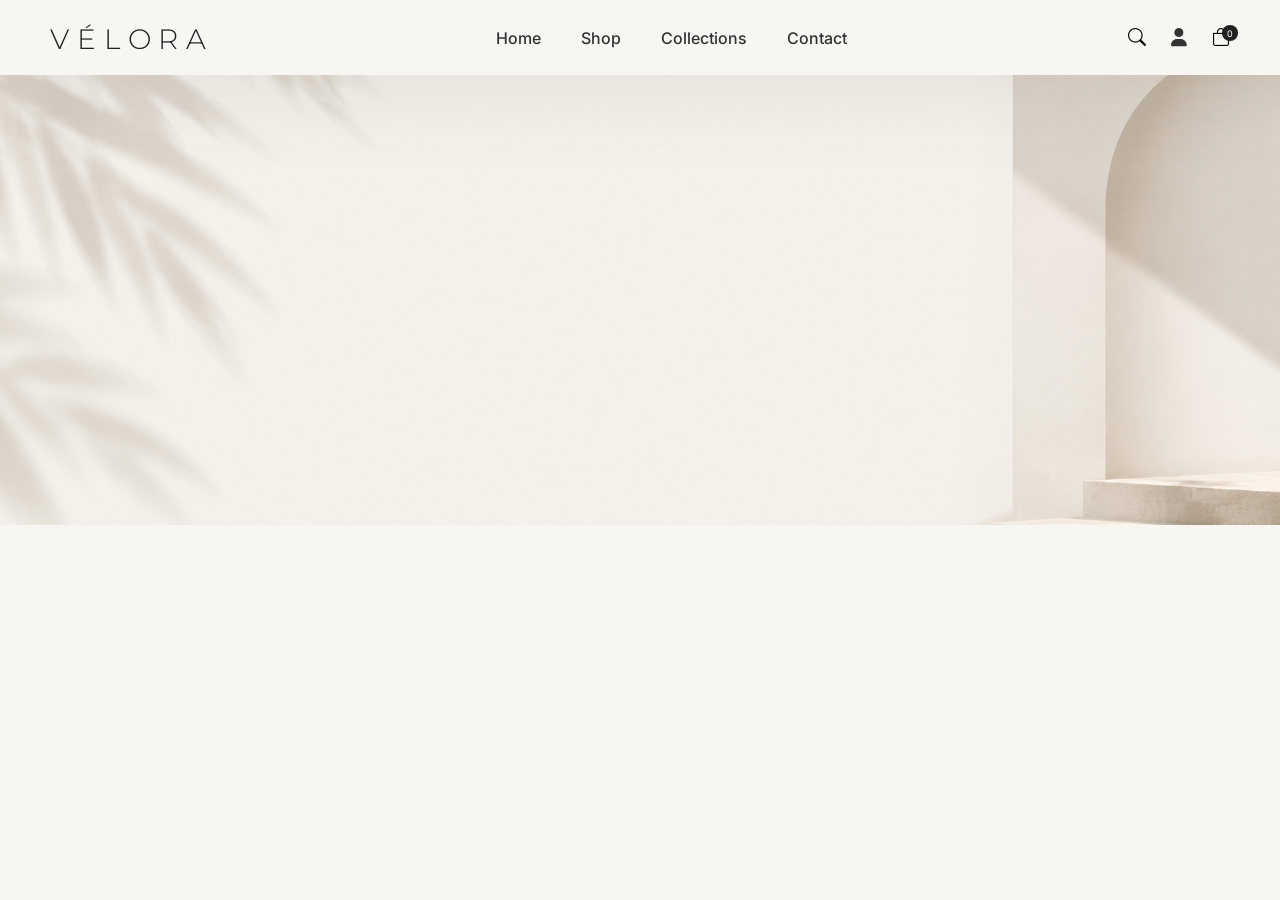
==== index.html @ 7402df26 "Project Structure and Make responsive header" ====
<!doctype html>
<html lang="en">

<head>
  <meta charset="UTF-8" />
  <meta name="viewport" content="width=device-width, initial-scale=1.0" />
  <title>VÉLORA — Responsive Unisex Fashion Store</title>
  <link rel="stylesheet" href="./css/globals.css">
  <link rel="stylesheet" href="./css/layout/header.css">
  <link rel="stylesheet" href="./css/home.css">
  <link
  rel="stylesheet"
  href="https://cdn.jsdelivr.net/npm/bootstrap-icons@1.11.3/font/bootstrap-icons.min.css"
>
  <link rel="stylesheet" href="https://cdnjs.cloudflare.com/ajax/libs/font-awesome/6.7.2/css/all.min.css" />
</head>

<body>
  <header>
    <div class="menuBtn"><i class="fa-solid fa-bars "></i></div>
    <h1><a href="/index.html" class="logo">VÉLORA</a></h1>
    <nav class="navbar">
      <ul class="navigation">
        <li><a href="/index.html">Home</a></li>
        <li><a href="/shop.html">Shop</a></li>
        <li><a href="/collections.html">Collections</a></li>
        <li><a href="/contact.html">Contact</a></li>
      </ul>
    </nav>
    <div class="icon-container">
      <button class="icon"><i class="bi bi-search"></i></button>
      <a class="userIcon" class="icon" href="/register.html"><i class="fa-solid fa-user"></i></a>
      <button class="icon cart-btn"> <i class="bi bi-bag"></i><p class="item-counter">0</p></button>
    </div>
  </header>
  <main>
   <section class="hero">

   </section>
  </main>
  <footer>

  </footer>
  <script src="./js/layout/header.js"></script>
</body>

</html
---- css/globals.css ----
@import url("https://fonts.googleapis.com/css2?family=Cormorant+Garamond:ital,wght@0,300..700;1,300..700&family=Inter:ital,opsz,wght@0,14..32,100..900;1,14..32,100..900&family=Montserrat:ital,wght@0,100..900;1,100..900&display=swap");

:root {
  /* Background colors */
  --bg-header: #f7f6f2;
  --bg-body: #f7f6f2;
  --bg-btn: #202020;
  --bg-white: #ffffff;
  --bg-hero: #d6cbbe;

  /* Text colors */
  --text-heading: #222222;
  --text-body: #4a4946;
  --text-white: #ffffff;
  --text-muted: #77736d;
  --text-nav: #333333;

  /* Border colors */
  --border-color: #e5e1da;
  --border-dark: #202020;

  /* Button colors */
  --btn-bg: #202020;
  --btn-text: #ffffff;
  --btn-hover: #3a3a3a;

  /* Typography */
  --font-heading: "Cormorant Garamond", serif;
  --font-body: "Inter", sans-serif;
  --font-logo: "Montserrat", sans-serif;
}

* {
  margin: 0;
  padding: 0;
  box-sizing: border-box;
  font-family: var(--font-body);
}

body {
  width: 100vw;
  overflow-x: hidden;
  color: var(--text-body);
  background-color: var(--bg-body);
}

.logo {
  font-family: var(--font-logo);
}

.heading {
  font-family: var(--font-heading);
}

.text {
  font-family: var(--font-body);
}

a {
  color: var(--text-nav);
  text-decoration: none;
}

i {
  font-size: 18px;
}

@media (max-width: 768px) {
  i {
    font-size: 16px;
  }
}
---- css/layout/header.css ----
header {
  width: 100%;
  height: 75px;
  display: flex;
  position: sticky;
  top: 0;
  padding-inline: 50px;
  padding-block: 10px;
  align-items: center;
  justify-content: space-between;
  box-shadow: 0 0.1px 100px 10px rgba(0, 0, 0, 0.08);
  background-color: var(--bg-header);
}

.menuBtn {
  display: none;
}

.navbar {
  display: initial;
}

header h1 a {
  font-weight: 300;
  font-size: 28px;
  letter-spacing: 0.28em;
  text-transform: uppercase;
  color: var(--text-heading);
}

.navigation {
  display: flex;
  column-gap: 40px;
  list-style: none;
  font-weight: 500;
}

.icon-container {
  display: flex;
  column-gap: 25px;
  position: relative;
  font-weight: 400;
  z-index: 10;
  align-items: center;
}

.icon {
  background: none;
  border: none;
}

.cart-btn {
  position: relative;
}

.item-counter {
  width: 18px;
  height: 18px;
  display: flex;
  top: -3px;
  right: -9px;
  transform: scale(90%);
  align-items: center;
  justify-content: center;
  position: absolute;
  font-size: 10px;
  color: var(--text-white);
  border-radius: 100%;
  background-color: var(--bg-btn);
}

@media (max-width: 1024px) {
  header {
    padding-inline: 30px;
    height: 60px;
  }

  .navbar {
    display: none;
  }

  .menuBtn {
    display: initial;
    position: relative;
    z-index: 10;
  }

  header h1 {
    position: absolute;
    inset: 0;
    display: flex;
    align-items: center;
    justify-content: center;
  }

  .item-counter {
    transform: scale(80%);
  }
}

@media (max-width: 768px) {
  header {
    padding-inline: 15px;
    height: 50px;
  }

  header h1 a {
    font-size: 24px;
  }

  .userIcon {
    display: none;
  }

  .icon-container {
    column-gap: 15px;
  }
}

@media (max-width: 374px) {
  header {
    padding-inline: 12px;
  }

  header h1 a {
    font-size: 22px;
  }
}
---- css/home.css ----
/* hero section  */
.hero {
  width: 100%;
  height: 450px;
  background: url("./../assets/images/hero-section/bg.png") center / cover
    no-repeat;
}

@media (max-width: 768px) {
  .hero {
    height: 160px;
  }
}
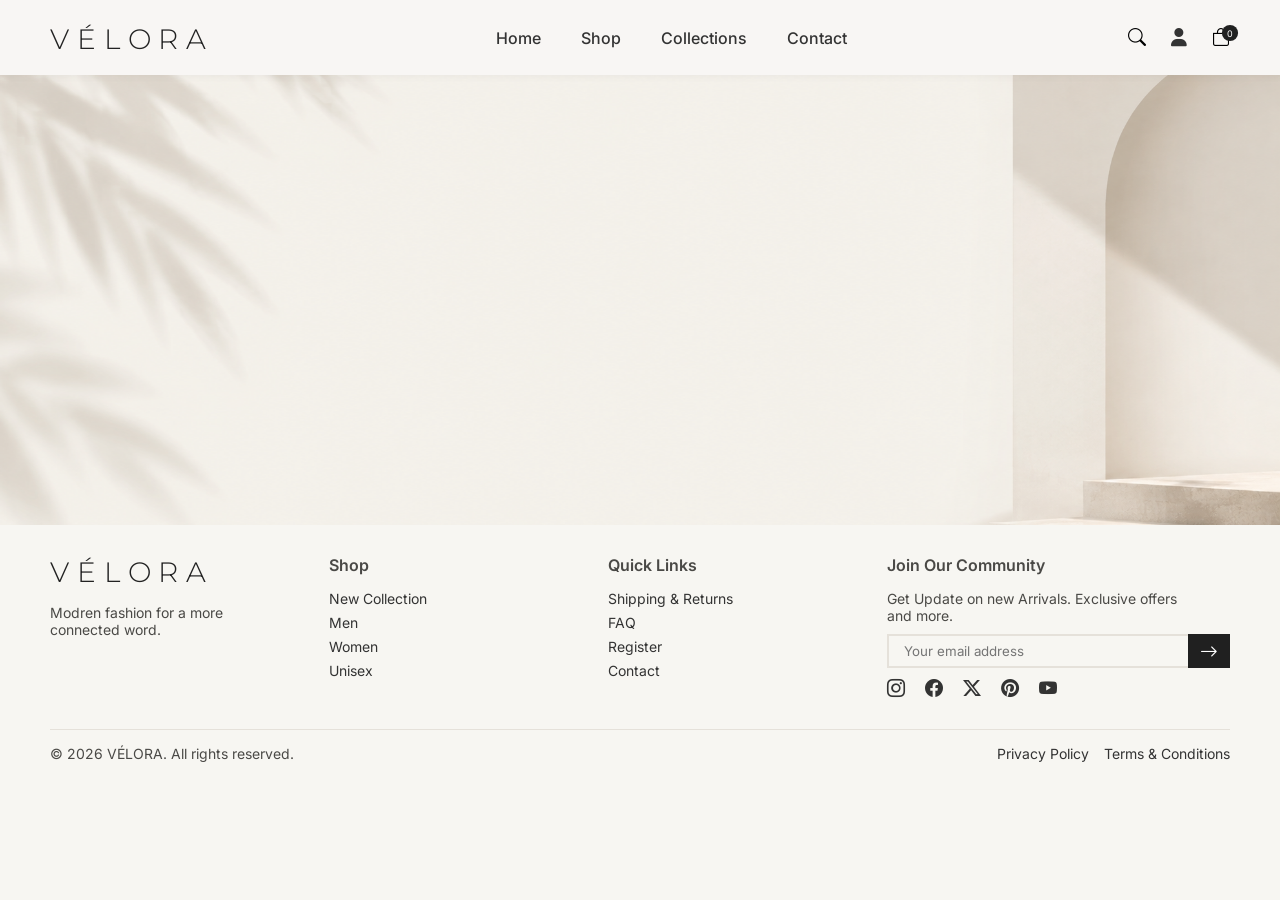
==== commit 4a01f21f: "Add VÉLORA storefront with responsive design and multiple pages - Implemented header and footer comp" ====
--- a/index.html
+++ b/index.html
@@ -4,44 +4,29 @@
 <head>
   <meta charset="UTF-8" />
   <meta name="viewport" content="width=device-width, initial-scale=1.0" />
-  <title>VÉLORA — Responsive Unisex Fashion Store</title>
+  <title>VÉLORA — Unisex Fashion Store</title>
   <link rel="stylesheet" href="./css/globals.css">
   <link rel="stylesheet" href="./css/layout/header.css">
   <link rel="stylesheet" href="./css/home.css">
-  <link
-  rel="stylesheet"
-  href="https://cdn.jsdelivr.net/npm/bootstrap-icons@1.11.3/font/bootstrap-icons.min.css"
->
+  <link rel="stylesheet" href="./css/layout/footer.css">
+  <link rel="stylesheet" href="https://cdn.jsdelivr.net/npm/bootstrap-icons@1.11.3/font/bootstrap-icons.min.css">
   <link rel="stylesheet" href="https://cdnjs.cloudflare.com/ajax/libs/font-awesome/6.7.2/css/all.min.css" />
 </head>
 
 <body>
-  <header>
-    <div class="menuBtn"><i class="fa-solid fa-bars "></i></div>
-    <h1><a href="/index.html" class="logo">VÉLORA</a></h1>
-    <nav class="navbar">
-      <ul class="navigation">
-        <li><a href="/index.html">Home</a></li>
-        <li><a href="/shop.html">Shop</a></li>
-        <li><a href="/collections.html">Collections</a></li>
-        <li><a href="/contact.html">Contact</a></li>
-      </ul>
-    </nav>
-    <div class="icon-container">
-      <button class="icon"><i class="bi bi-search"></i></button>
-      <a class="userIcon" class="icon" href="/register.html"><i class="fa-solid fa-user"></i></a>
-      <button class="icon cart-btn"> <i class="bi bi-bag"></i><p class="item-counter">0</p></button>
-    </div>
-  </header>
-  <main>
-   <section class="hero">
+  <header id="header"></header>
 
-   </section>
+  <main class="main">
+    <section class="hero"></section>
   </main>
-  <footer>
 
-  </footer>
-  <script src="./js/layout/header.js"></script>
+  <footer id="footer"></footer>
+
+  <!-- mobile bottom navgation menu  -->
+  <nav id="bottom-navigation-bar"></nav>
+
+  <script src="./js/main.js" type="module"></script>
+
 </body>
 
 </html
--- a/css/globals.css
+++ b/css/globals.css
@@ -2,7 +2,7 @@
 
 :root {
   /* Background colors */
-  --bg-header: #f7f6f2;
+  --bg-header: #f8f6f4;
   --bg-body: #f7f6f2;
   --bg-btn: #202020;
   --bg-white: #ffffff;
@@ -41,10 +41,31 @@
   width: 100vw;
   overflow-x: hidden;
   color: var(--text-body);
+  scroll-behavior: smooth;
+  scrollbar-width: 5px;
   background-color: var(--bg-body);
 }
 
+/* scroll bar design  */
+body::-webkit-scrollbar-track {
+  background: #f7f6f2;
+}
+
+body::-webkit-scrollbar {
+  width: 5px;
+}
+
+body::-webkit-scrollbar-thumb {
+  background: #c8bdaa;
+  border-radius: 10px;
+}
+
 .logo {
+  font-size: 28px;
+  font-weight: 300;
+  letter-spacing: 0.28em;
+  text-transform: uppercase;
+  color: var(--text-heading);
   font-family: var(--font-logo);
 }
 
@@ -65,8 +86,45 @@
   font-size: 18px;
 }
 
+/* hero section  */
+.hero {
+  width: 100%;
+  height: 450px;
+  background: url("./../assets/images/hero-section/bg.png") center / cover
+    no-repeat;
+}
+
 @media (max-width: 768px) {
+  html,
+  body {
+    &::-webkit-scrollbar {
+      display: none;
+    }
+    scrollbar-width: none;
+    -ms-overflow-style: none;
+  }
+
+  .logo {
+    font-size: 24px;
+  }
+
   i {
     font-size: 16px;
   }
+
+  /* hero section  */
+  .hero {
+    height: 200px;
+  }
 }
+
+@media (max-width: 374px) {
+  .logo {
+    font-size: 22px;
+  }
+
+  /* hear section  */
+  .hero {
+    height: 170px;
+  }
+}
--- a/css/layout/header.css
+++ b/css/layout/header.css
@@ -1,4 +1,4 @@
-header {
+#header {
   width: 100%;
   height: 75px;
   display: flex;
@@ -8,7 +8,7 @@
   padding-block: 10px;
   align-items: center;
   justify-content: space-between;
-  box-shadow: 0 0.1px 100px 10px rgba(0, 0, 0, 0.08);
+  box-shadow: 0 2px 8px rgba(0, 0, 0, 0.04);
   background-color: var(--bg-header);
 }
 
@@ -18,14 +18,6 @@
 
 .navbar {
   display: initial;
-}
-
-header h1 a {
-  font-weight: 300;
-  font-size: 28px;
-  letter-spacing: 0.28em;
-  text-transform: uppercase;
-  color: var(--text-heading);
 }
 
 .navigation {
@@ -70,9 +62,9 @@
 }
 
 @media (max-width: 1024px) {
-  header {
+  #header {
     padding-inline: 30px;
-    height: 60px;
+    height: 65px;
   }
 
   .navbar {
@@ -85,7 +77,7 @@
     z-index: 10;
   }
 
-  header h1 {
+  #header h1 {
     position: absolute;
     inset: 0;
     display: flex;
@@ -99,13 +91,9 @@
 }
 
 @media (max-width: 768px) {
-  header {
+  #header {
     padding-inline: 15px;
-    height: 50px;
-  }
-
-  header h1 a {
-    font-size: 24px;
+    height: 60px;
   }
 
   .userIcon {
@@ -118,11 +106,7 @@
 }
 
 @media (max-width: 374px) {
-  header {
+  #header {
     padding-inline: 12px;
   }
-
-  header h1 a {
-    font-size: 22px;
-  }
 }
--- a/css/home.css
+++ b/css/home.css
@@ -1,13 +1 @@
 /* hero section  */
-.hero {
-  width: 100%;
-  height: 450px;
-  background: url("./../assets/images/hero-section/bg.png") center / cover
-    no-repeat;
-}
-
-@media (max-width: 768px) {
-  .hero {
-    height: 160px;
-  }
-}
--- a/css/layout/footer.css
+++ b/css/layout/footer.css
@@ -0,0 +1,141 @@
+#footer {
+  width: 100%;
+  display: flex;
+  padding-inline: 50px;
+  flex-direction: column;
+}
+
+#bottom-navigation-bar {
+  display: none;
+}
+
+.footer-container {
+  display: grid;
+  column-gap: 50px;
+  padding-block: 30px;
+  flex-direction: row;
+  grid-template-columns: 1fr 1fr 1fr 1.5fr;
+}
+
+.footer-brand p {
+  margin-top: 15px;
+  max-width: 200px;
+  font-size: 14px;
+}
+
+.footer-heading {
+  font-size: 16px;
+  font-weight: 600;
+  margin-bottom: 15px;
+}
+
+.footer-links {
+  list-style: none;
+  display: flex;
+  flex-direction: column;
+  row-gap: 7px;
+  font-size: 14px;
+}
+
+.footer-community p {
+  max-width: 300px;
+  font-size: 14px;
+}
+
+.footer-newsletter-form {
+  margin-top: 10px;
+  position: relative;
+  max-width: 375px;
+}
+
+.footer-newsletter-form input {
+  width: 100%;
+  outline: none;
+  padding-inline: 15px;
+  padding-block: 7px;
+  background: transparent;
+  border: 2px solid var(--border-color);
+  transition: border-color 0.3s ease;
+}
+
+.footer-newsletter-form button {
+  right: 0;
+  height: 100%;
+  border: none;
+  position: absolute;
+  cursor: pointer;
+  padding-inline: 12px;
+  color: var(--text-white);
+  background-color: var(--bg-btn);
+}
+
+.footer-newsletter-form input:focus {
+  border-color: var(--border-dark);
+  outline: none;
+}
+
+.footer-socials {
+  display: flex;
+  margin-top: 10px;
+  column-gap: 20px;
+}
+
+.footer-bottom {
+  font-size: 14px;
+  display: flex;
+  padding-block: 15px;
+  border-top: 1px solid var(--border-color);
+  justify-content: space-between;
+}
+
+.footer-legal-links {
+  display: flex;
+  column-gap: 15px;
+}
+
+@media (max-width: 1024px) {
+  .footer-container {
+    grid-template-columns: 2fr 1fr 1fr;
+    row-gap: 20px;
+  }
+  .footer-community {
+    grid-column: 1/-1;
+  }
+}
+
+@media (max-width: 768px) {
+  #footer {
+    display: none;
+  }
+  #bottom-navigation-bar {
+    display: flex;
+  }
+  #bottom-navigation-bar {
+    width: 100%;
+    padding-inline: 15px;
+    height: 60px;
+    display: flex;
+    position: fixed;
+    bottom: 0px;
+    align-items: center;
+    justify-content: space-between;
+    background-color: var(--bg-header);
+    border-top: 1px solid var(--border-color);
+    box-shadow: 0 -2px 10px rgba(0, 0, 0, 0.04);
+    border-radius: 15px 15px 0 0;
+    font-weight: 500;
+  }
+  #bottom-navigation-bar a {
+    display: flex;
+    row-gap: 2px;
+    font-size: 10px;
+    align-items: center;
+    flex-direction: column;
+  }
+}
+
+@media (max-width: 374px) {
+  #bottom-navigation-bar {
+    padding-inline: 12px;
+  }
+}
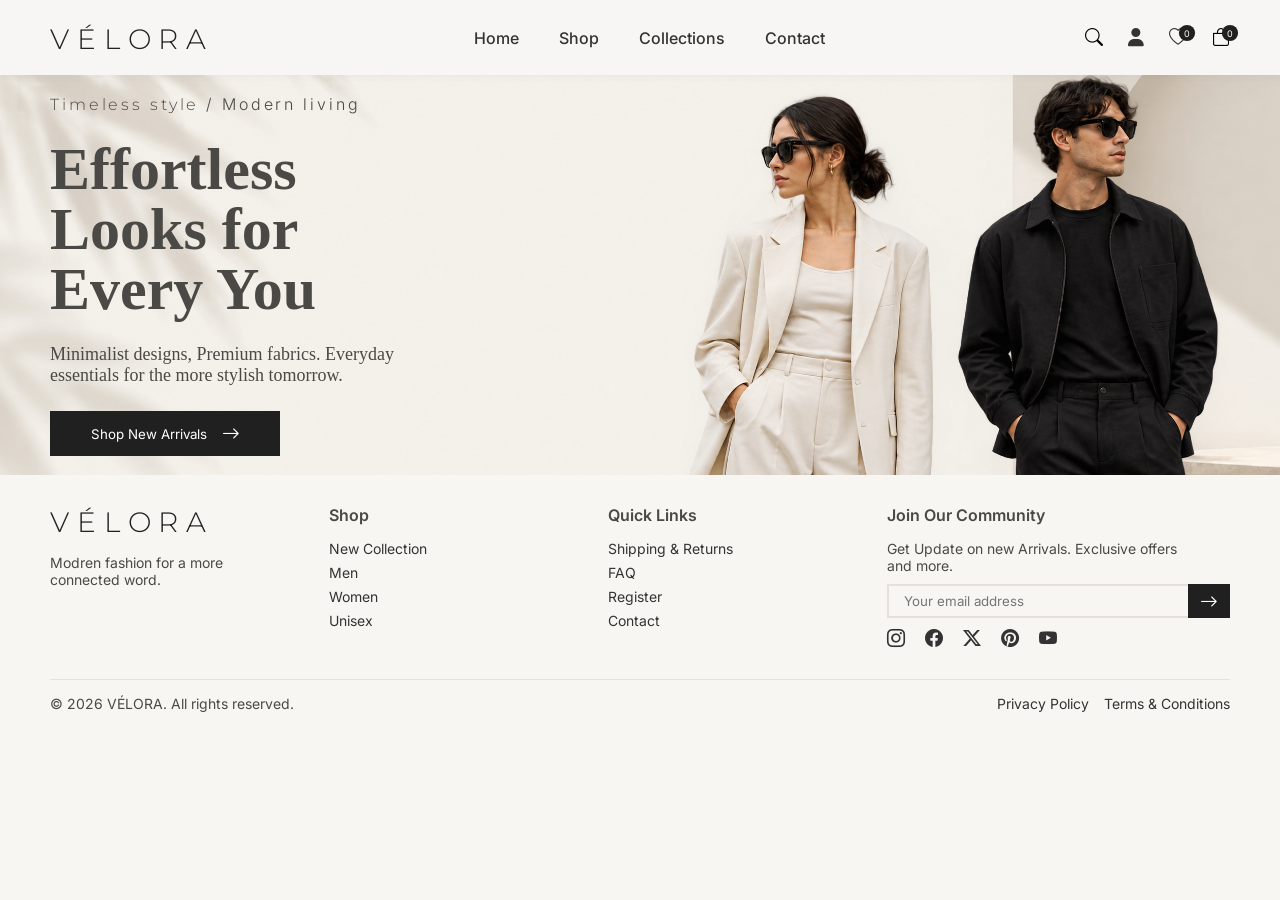
==== commit ad24a375: "Add hero section component and styles - Created a new hero section component in `components/hero-sec" ====
--- a/index.html
+++ b/index.html
@@ -7,6 +7,7 @@
   <title>VÉLORA — Unisex Fashion Store</title>
   <link rel="stylesheet" href="./css/globals.css">
   <link rel="stylesheet" href="./css/layout/header.css">
+  <link rel="stylesheet" href="./css/layout/hero-section.css">
   <link rel="stylesheet" href="./css/home.css">
   <link rel="stylesheet" href="./css/layout/footer.css">
   <link rel="stylesheet" href="https://cdn.jsdelivr.net/npm/bootstrap-icons@1.11.3/font/bootstrap-icons.min.css">
@@ -21,12 +22,11 @@
   </main>
 
   <footer id="footer"></footer>
-
   <!-- mobile bottom navgation menu  -->
   <nav id="bottom-navigation-bar"></nav>
 
   <script src="./js/main.js" type="module"></script>
-
+  <script src="./js/home.js" type="module"></script>
 </body>
 
-</html+</html>
--- a/css/globals.css
+++ b/css/globals.css
@@ -94,6 +94,20 @@
     no-repeat;
 }
 
+@media (max-width: 1280px) {
+  /* hero section  */
+  .hero {
+    height: 400px;
+  }
+}
+
+@media (max-width: 1024px) {
+  /* hero section  */
+  .hero {
+    height: 300px;
+  }
+}
+
 @media (max-width: 768px) {
   html,
   body {
@@ -114,7 +128,7 @@
 
   /* hero section  */
   .hero {
-    height: 200px;
+    height: 180px;
   }
 }
 
@@ -125,6 +139,6 @@
 
   /* hear section  */
   .hero {
-    height: 170px;
+    height: 130px;
   }
 }
--- a/css/layout/header.css
+++ b/css/layout/header.css
@@ -96,7 +96,8 @@
     height: 60px;
   }
 
-  .userIcon {
+  .userIcon,
+  .heart-btn {
     display: none;
   }
 
--- a/css/layout/hero-section.css
+++ b/css/layout/hero-section.css
@@ -0,0 +1,179 @@
+/* hero section  */
+
+.hero-content {
+  width: 100%;
+  display: flex;
+  height: 100%;
+}
+
+.hero-text {
+  width: 100%;
+  height: 100%;
+  display: flex;
+  row-gap: 25px;
+  padding-left: 50px;
+  flex-direction: column;
+  justify-content: center;
+}
+
+.hero-text h4 {
+  font-size: 16px;
+  font-weight: 300;
+  letter-spacing: 0.18em;
+  font-family: var(--font-logo);
+}
+
+.hero-text button {
+  padding: 12px 20px;
+  max-width: 230px;
+  border: none;
+  display: flex;
+  align-items: center;
+  justify-content: center;
+  column-gap: 15px;
+  cursor: pointer;
+  color: var(--text-white);
+  background-color: var(--bg-btn);
+}
+
+.hero-text h1 {
+  font-size: 72px;
+  max-width: 500px;
+  line-height: 1em;
+  font-weight: 700;
+  font-family: var(--font-heading);
+}
+
+.hero-text p {
+  font-size: 18px;
+  max-width: 400px;
+  font-weight: 500;
+  font-family: var(--font-heading);
+}
+
+.hero-image {
+  width: 100%;
+  height: 100%;
+  display: flex;
+  align-items: end;
+  justify-content: center;
+}
+
+.hero-image img {
+  height: 100%;
+  max-width: 110%;
+}
+
+@media (max-width: 1280px) {
+  /* hero section  */
+  .hero-text h1 {
+    font-size: 60px;
+    max-width: 400px;
+  }
+
+  .hero-text p {
+    max-width: 380px;
+  }
+}
+
+@media (max-width: 1024px) {
+  /* hero section  */
+  .hero-text {
+    row-gap: 15px;
+    padding-left: 30px;
+  }
+
+  .hero-text h4 {
+    font-size: 12px;
+    letter-spacing: 0.15em;
+  }
+
+  .hero-text button {
+    padding: 10px 15px;
+    max-width: 200px;
+    font-size: 14px;
+    column-gap: 10px;
+  }
+
+  .hero-text p {
+    font-size: 16px;
+    max-width: 300px;
+  }
+
+  .hero-text h1 {
+    font-size: 48px;
+    max-width: 360px;
+  }
+}
+
+@media (max-width: 768px) {
+  /* hero section  */
+  .hero-text {
+    row-gap: 8px;
+    padding-left: 15px;
+  }
+
+  .hero-text h4 {
+    font-size: 10px;
+    letter-spacing: 0.12em;
+  }
+
+  .hero-text span {
+    display: none;
+  }
+
+  .hero-text button {
+    padding: 5px 5px;
+    max-width: 120px;
+    font-size: 8px;
+    font-weight: 400;
+    column-gap: 10px;
+  }
+
+  .hero-text p {
+    font-size: 10px;
+    max-width: 200px;
+  }
+
+  .hero-text h1 {
+    font-size: 24px;
+    max-width: 182px;
+  }
+  .hero-image img {
+    height: 145px;
+  }
+}
+
+@media (max-width: 374px) {
+  /* hero section  */
+  .hero-text {
+    row-gap: 5px;
+    padding-left: 12px;
+  }
+
+  .hero-text h4 {
+    font-size: 8px;
+    letter-spacing: 0.05em;
+  }
+
+  .hero-text button {
+    padding: 2px 0px;
+    max-width: 110px;
+    font-size: 8px;
+    font-weight: 300;
+    column-gap: 5px;
+  }
+
+  .hero-text p {
+    font-size: 8px;
+    max-width: 200px;
+  }
+
+  .hero-text h1 {
+    font-size: 20px;
+    max-width: 150px;
+  }
+  .hero-image img {
+    height: 100px;
+  }
+}
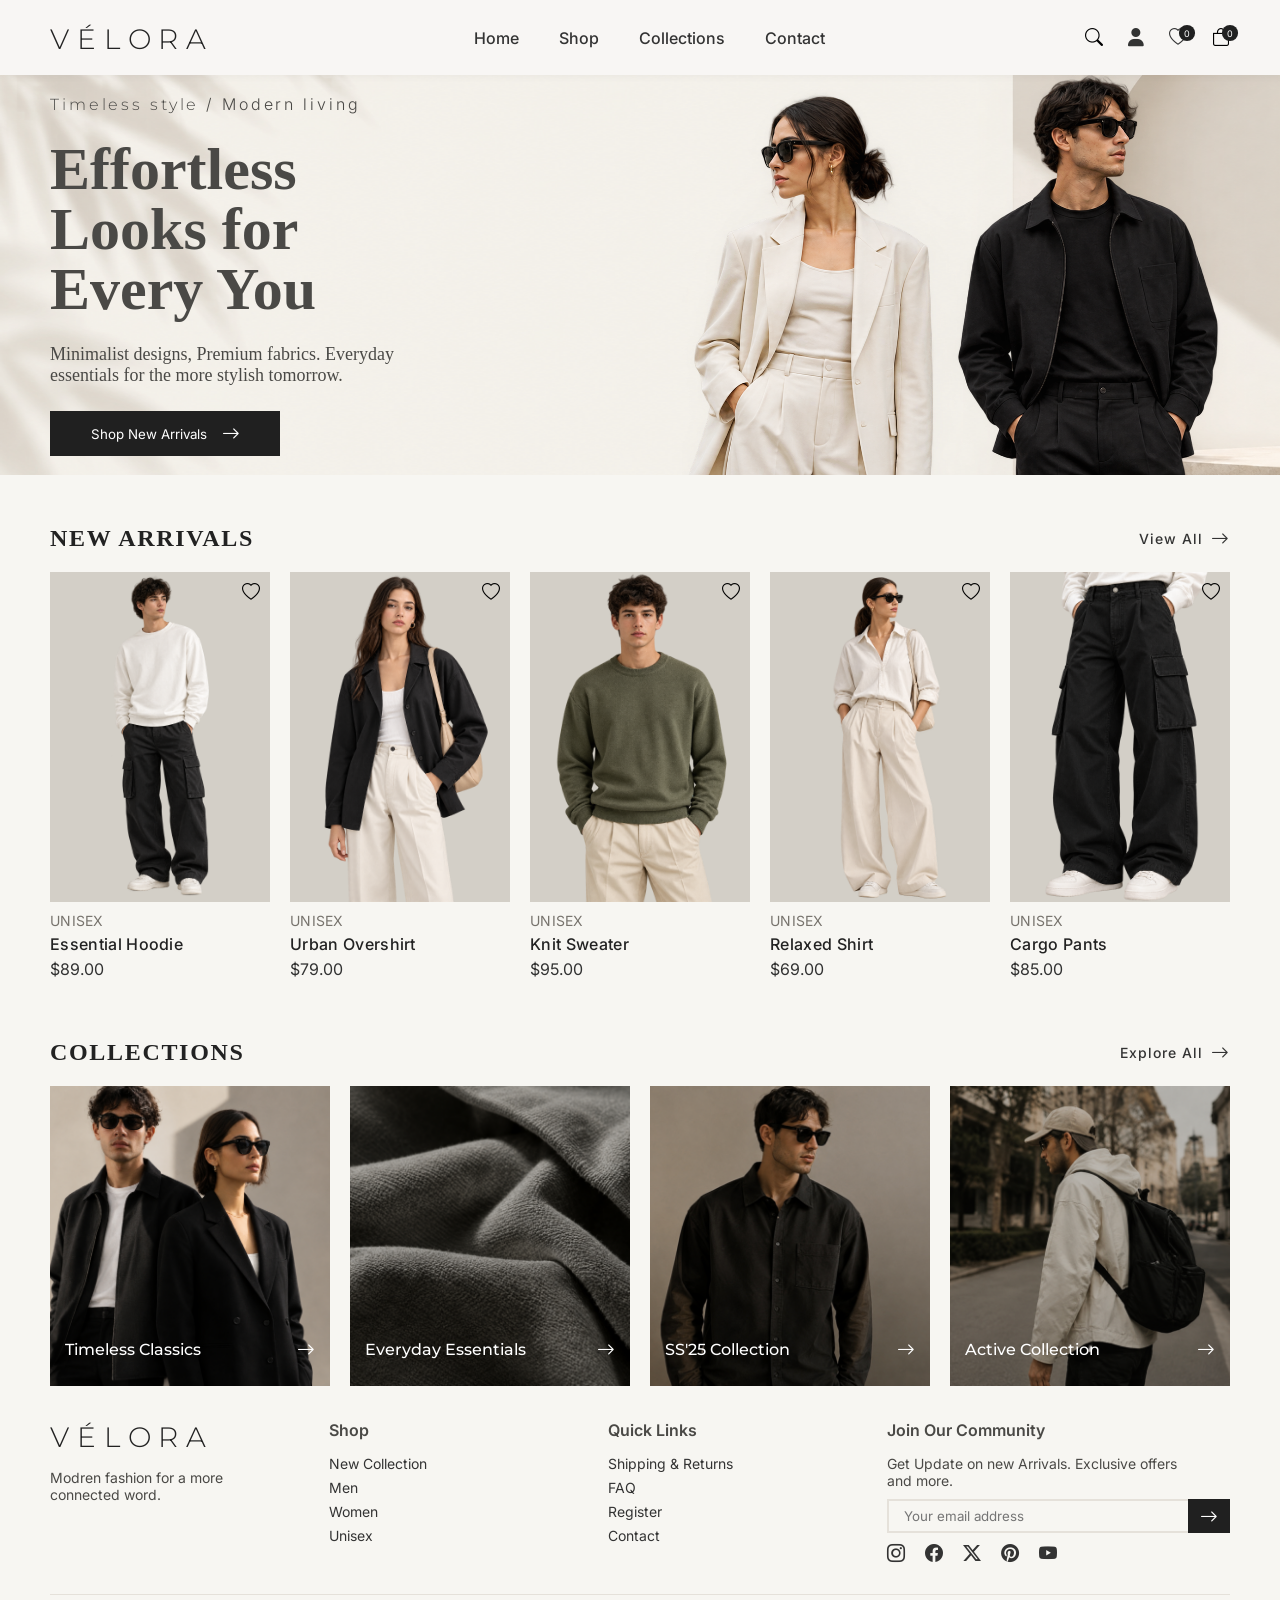
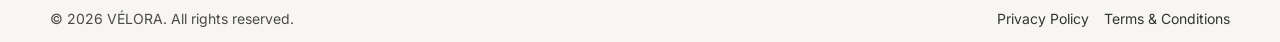
==== commit 111c0116: "feat: add new arrival and collections components for product display" ====
--- a/index.html
+++ b/index.html
@@ -19,6 +19,9 @@
 
   <main class="main">
     <section class="hero"></section>
+    <section class="new-arrivals"></section>
+    <section class="collections"></section>
+    <section></section>
   </main>
 
   <footer id="footer"></footer>
--- a/css/globals.css
+++ b/css/globals.css
@@ -7,6 +7,7 @@
   --bg-btn: #202020;
   --bg-white: #ffffff;
   --bg-hero: #d6cbbe;
+  --bg-card: #d3cfc7;
 
   /* Text colors */
   --text-heading: #222222;
@@ -90,6 +91,7 @@
 .hero {
   width: 100%;
   height: 450px;
+  overflow-x: hidden;
   background: url("./../assets/images/hero-section/bg.png") center / cover
     no-repeat;
 }
--- a/css/layout/header.css
+++ b/css/layout/header.css
@@ -7,6 +7,7 @@
   padding-inline: 50px;
   padding-block: 10px;
   align-items: center;
+  z-index: 10;
   justify-content: space-between;
   box-shadow: 0 2px 8px rgba(0, 0, 0, 0.04);
   background-color: var(--bg-header);
--- a/css/home.css
+++ b/css/home.css
@@ -0,0 +1,371 @@
+/* arrival section */
+
+.new-arrivals {
+  display: flex;
+  flex-direction: column;
+  margin-top: 50px;
+  width: 100%;
+  padding-inline: 50px;
+}
+
+.section-header {
+  display: flex;
+  justify-content: space-between;
+  align-items: center;
+  margin-bottom: 20px;
+}
+
+.section-title {
+  font-size: 24px;
+  font-weight: bold;
+  letter-spacing: 0.07em;
+  text-transform: uppercase;
+  font-family: var(--font-heading);
+  color: var(--text-heading);
+}
+
+.section-header a {
+  font-size: 14px;
+  font-weight: 500;
+  display: flex;
+  align-items: center;
+  column-gap: 8px;
+  letter-spacing: 0.07em;
+  text-transform: capitalize;
+  color: var(--text-nav);
+  font-family: var(--font-body);
+}
+
+.products-container {
+  display: flex;
+  gap: 20px;
+  overflow-x: auto;
+  overflow-y: hidden;
+  flex-wrap: nowrap;
+  scroll-behavior: smooth;
+  scroll-snap-type: x mandatory;
+  scrollbar-width: none;
+}
+
+.products-container::-webkit-scrollbar {
+  display: none;
+}
+
+.product-card {
+  flex: 0 0 calc((100% - 80px) / 5);
+  min-width: 0;
+  max-width: none;
+  position: relative;
+  scroll-snap-align: start;
+}
+
+.add-wishlist {
+  top: 10px;
+  right: 10px;
+  background-color: transparent;
+  border: none;
+  position: absolute;
+}
+
+.product-image {
+  display: flex;
+  align-items: flex-end;
+  justify-content: center;
+  width: 100%;
+  min-height: 200px;
+  overflow: hidden;
+  background-color: var(--bg-card);
+}
+
+.product-card img {
+  width: 100%;
+  height: 90%;
+  object-fit: contain;
+  object-position: center bottom;
+}
+
+.product-info {
+  display: flex;
+  flex-direction: column;
+  padding: 10px 0;
+  row-gap: 5px;
+}
+
+.product-info h3 {
+  font-size: 16px;
+  font-weight: 500;
+  letter-spacing: 0.02em;
+  text-transform: capitalize;
+  color: var(--text-heading);
+}
+
+.product-gender {
+  font-size: 14px;
+  font-weight: 400;
+  letter-spacing: 0.02em;
+  text-transform: uppercase;
+  color: var(--text-muted);
+}
+
+.product-price {
+  color: var(--text-nav);
+}
+
+/* collection section  */
+
+.collections {
+  width: 100%;
+  margin-top: 50px;
+  display: flex;
+  flex-direction: column;
+  padding-inline: 50px;
+}
+
+.collections-container {
+  display: flex;
+  column-gap: 20px;
+}
+
+.collection-card {
+  flex: 0 0 calc((100% - 60px) / 4);
+  min-width: 0px;
+  overflow: hidden;
+  position: relative;
+}
+
+.collection-image {
+  width: 100%;
+  height: 300px;
+  object-fit: cover;
+  object-position: center top;
+}
+
+.collection-info {
+  position: absolute;
+  inset: 0;
+  bottom: 30px;
+  display: flex;
+  padding-inline: 15px;
+  align-items: flex-end;
+  color: var(--text-white);
+}
+
+.collection-text {
+  display: flex;
+  width: 100%;
+  align-items: center;
+  column-gap: 5px;
+  justify-content: space-between;
+}
+
+.collection-title {
+  font-size: 16px;
+  font-family: var(--font-logo);
+  font-weight: 500;
+}
+
+@media (max-width: 1024px) {
+  .new-arrivals {
+    padding-inline: 30px;
+    margin-top: 40px;
+  }
+
+  .products-container {
+    column-gap: 15px;
+  }
+
+  .product-card {
+    flex: 0 0 calc((100% - 45px) / 4);
+    min-width: 0;
+    max-width: none;
+  }
+
+  .product-image {
+    min-height: 200px;
+  }
+
+  /* Collections Section  */
+
+  .collections {
+    margin-top: 30px;
+    padding-inline: 30px;
+  }
+
+  .collections-container {
+    column-gap: 15px;
+  }
+
+  .collection-card {
+    flex: 0 0 calc((100% - 45px) / 4);
+  }
+
+  .collection-image {
+    width: 100%;
+    height: 220px;
+    object-fit: cover;
+    object-position: center top;
+  }
+
+  .collection-info {
+    bottom: 12px;
+  }
+
+  .collection-title {
+    font-size: 14px;
+  }
+}
+
+@media (max-width: 768px) {
+  .new-arrivals {
+    margin-top: 30px;
+    padding-inline: 15px;
+  }
+
+  .section-header {
+    margin-bottom: 15px;
+  }
+
+  .section-title {
+    font-size: 18px;
+  }
+
+  .section-header a {
+    font-size: 12px;
+  }
+
+  .products-container {
+    column-gap: 10px;
+  }
+
+  .product-card {
+    flex: 0 0 calc((100% - 20px) / 3);
+    min-width: 0;
+    max-width: none;
+  }
+
+  .add-wishlist {
+    top: 5px;
+    right: 7px;
+  }
+
+  .add-wishlist i {
+    font-size: 12px;
+  }
+
+  .product-image {
+    min-height: 100px;
+  }
+
+  .product-info {
+    padding: 5px 0;
+    row-gap: 3px;
+  }
+
+  .product-info h3 {
+    font-size: 14px;
+  }
+
+  .product-gender {
+    font-size: 12px;
+  }
+
+  .product-price {
+    font-size: 12px;
+  }
+
+  .product-name {
+    font-size: 12px;
+  }
+
+  /* Collections Section  */
+
+  .collections {
+    margin-top: 15px;
+    padding-inline: 15px;
+  }
+
+  .collections-container {
+    column-gap: 12px;
+    overflow-x: scroll;
+    overflow-x: auto;
+    overflow-y: hidden;
+    flex-wrap: nowrap;
+    scroll-behavior: smooth;
+    scroll-snap-type: x mandatory;
+    scrollbar-width: none;
+  }
+
+  .collections-container::-webkit-scrollbar {
+    display: none;
+  }
+
+  .collection-card {
+    flex: 0 0 calc((100% - 12px) / 2);
+    scroll-snap-align: start;
+  }
+
+  .collection-image {
+    height: 150px;
+  }
+  .collection-info {
+    bottom: 8px;
+  }
+
+  .collection-title {
+    font-size: 14px;
+  }
+}
+
+@media (max-width: 480px) {
+  .new-arrivals {
+    margin-top: 20px;
+    padding-inline: 12px;
+  }
+
+  .section-header {
+    margin-bottom: 10px;
+  }
+
+  .section-title {
+    font-size: 16px;
+  }
+
+  .section-header a {
+    font-size: 10px;
+  }
+
+  .products-container {
+    column-gap: 8px;
+  }
+
+  .product-card {
+    flex: 0 0 calc((100% - 16px) / 3);
+    min-width: 0;
+    max-width: none;
+  }
+
+  .add-wishlist i {
+    font-size: 10px;
+  }
+
+  .product-image {
+    min-height: 80px;
+  }
+
+  .product-name {
+    font-size: 12px;
+  }
+
+  .product-gender,
+  .product-price {
+    font-size: 10px;
+  }
+
+  /* collection section  */
+  .collection-image {
+    height: 130px;
+  }
+  .collection-title {
+    font-size: 12px;
+  }
+}
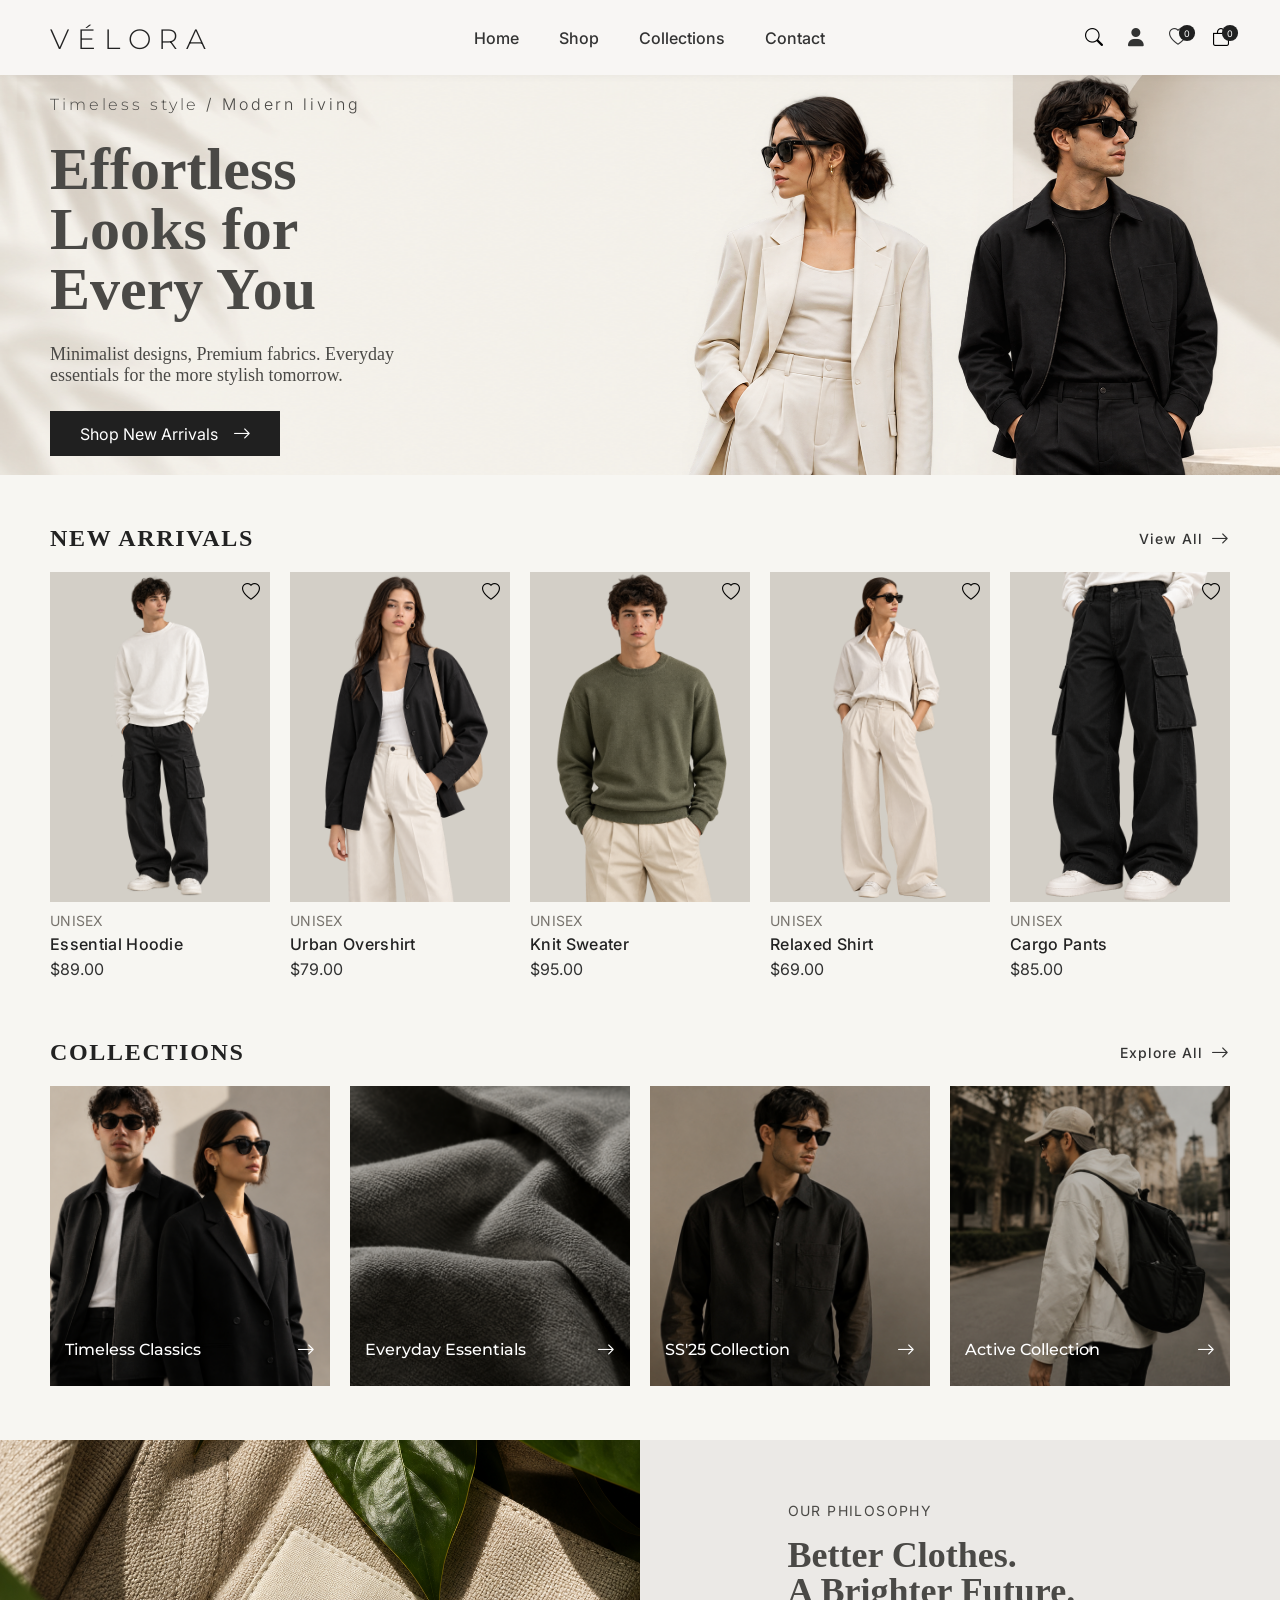
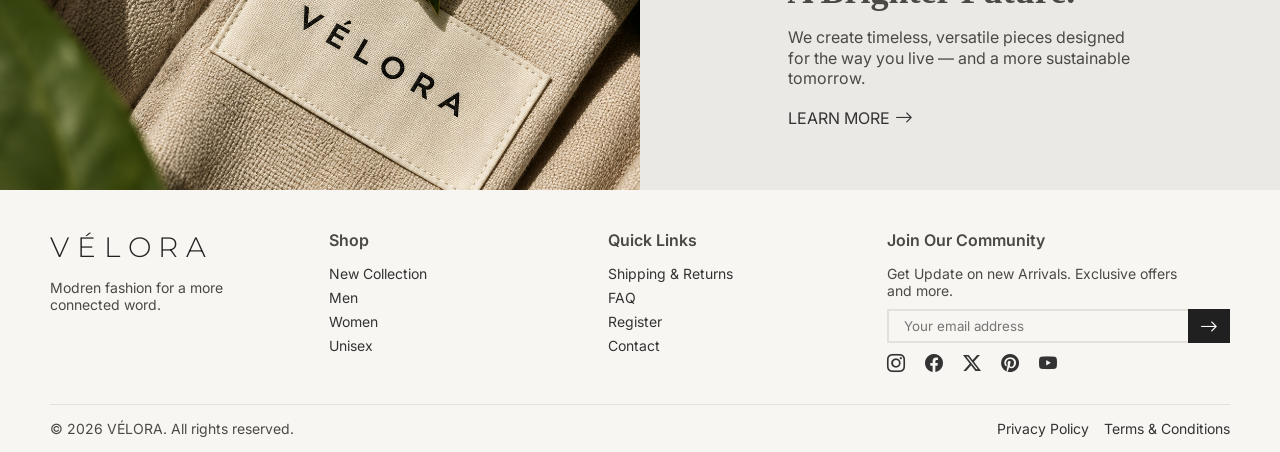
==== commit 514c5411: "feat: add philosophy section with responsive design and update hero section link" ====
--- a/index.html
+++ b/index.html
@@ -21,7 +21,22 @@
     <section class="hero"></section>
     <section class="new-arrivals"></section>
     <section class="collections"></section>
-    <section></section>
+    <section class="philosophy-section">
+      <div class="philosophy-image">
+        <img src="./assets/images/VÉLORA Label Among Lush Leaves.png" alt="VÉLORA Label Among Lush Leaves">
+      </div>
+      <div class="philosophy-copy">
+        <div>
+          <p class="philosophy-label">OUR PHILOSOPHY</p>
+          <h2 class="philosophy-title">Better Clothes.<br>A Brighter Future.</h2>
+          <p class="philosophy-text">
+            We create timeless, versatile pieces designed for the way you live — and a more sustainable tomorrow.
+          </p>
+          <a href="#" class="learn-more-link">LEARN MORE <i class="bi bi-arrow-right"></i></a>
+        </div>
+      </div>
+    </section>
+    <section class="empty-space"></section>
   </main>
 
   <footer id="footer"></footer>
--- a/css/globals.css
+++ b/css/globals.css
@@ -6,7 +6,7 @@
   --bg-body: #f7f6f2;
   --bg-btn: #202020;
   --bg-white: #ffffff;
-  --bg-hero: #d6cbbe;
+  --bg-hero: #ebe9e6;
   --bg-card: #d3cfc7;
 
   /* Text colors */
--- a/css/layout/hero-section.css
+++ b/css/layout/hero-section.css
@@ -23,7 +23,7 @@
   font-family: var(--font-logo);
 }
 
-.hero-text button {
+.hero-text a {
   padding: 12px 20px;
   max-width: 230px;
   border: none;
@@ -88,7 +88,7 @@
     letter-spacing: 0.15em;
   }
 
-  .hero-text button {
+  .hero-text a {
     padding: 10px 15px;
     max-width: 200px;
     font-size: 14px;
@@ -122,7 +122,7 @@
     display: none;
   }
 
-  .hero-text button {
+  .hero-text a {
     padding: 5px 5px;
     max-width: 120px;
     font-size: 8px;
@@ -156,7 +156,7 @@
     letter-spacing: 0.05em;
   }
 
-  .hero-text button {
+  .hero-text a {
     padding: 2px 0px;
     max-width: 110px;
     font-size: 8px;
--- a/css/home.css
+++ b/css/home.css
@@ -164,6 +164,72 @@
   font-weight: 500;
 }
 
+/* philosophy section  */
+.philosophy-section {
+  width: 100%;
+  margin-top: 50px;
+  margin-bottom: 10px;
+  display: grid;
+  height: 350px;
+  grid-template-columns: 1fr 1fr;
+  background-color: var(--bg-hero);
+}
+
+.philosophy-image {
+  width: 100%;
+  height: 100%;
+  overflow: hidden;
+}
+
+.philosophy-image img {
+  width: 100%;
+  height: 100%;
+  object-position: center;
+  object-fit: cover;
+}
+
+.philosophy-copy {
+  width: 100%;
+  display: flex;
+  align-items: center;
+  justify-content: center;
+  row-gap: 18px;
+  padding: 20px 30px;
+}
+
+.philosophy-copy div {
+  display: flex;
+  flex-direction: column;
+  row-gap: 18px;
+}
+
+.philosophy-label {
+  font-size: 14px;
+  letter-spacing: 0.1em;
+}
+
+.philosophy-title {
+  font-size: 36px;
+  font-family: var(--font-heading);
+  line-height: 1em;
+}
+
+.philosophy-text {
+  line-height: 1.3em;
+  max-width: 345px;
+}
+
+.learn-more-link {
+  display: flex;
+  align-items: center;
+  column-gap: 5px;
+}
+
+/* section empty-space */
+.empty-space {
+  display: none;
+}
+
 @media (max-width: 1024px) {
   .new-arrivals {
     padding-inline: 30px;
@@ -212,6 +278,17 @@
 
   .collection-title {
     font-size: 14px;
+  }
+
+  /* philosophy-section */
+  .philosophy-section {
+    height: 300px;
+    overflow: hidden;
+  }
+
+  .philosophy-copy {
+    row-gap: 10px;
+    padding: 20px 30px;
   }
 }
 
@@ -314,6 +391,49 @@
   .collection-title {
     font-size: 14px;
   }
+
+  /* philosophy section  */
+  .philosophy-section {
+    margin-top: 30px;
+    height: 180px;
+    grid-template-columns: 1fr 1.35fr;
+    background-color: var(--bg-hero);
+  }
+
+  .philosophy-copy {
+    justify-content: start;
+    padding: 10px 8px;
+  }
+
+  .philosophy-copy div {
+    row-gap: 8px;
+  }
+
+  .philosophy-label {
+    font-size: 8px;
+    letter-spacing: 0.1em;
+  }
+
+  .philosophy-title {
+    font-size: 18px;
+    line-height: 1em;
+  }
+
+  .philosophy-text {
+    line-height: 1.3em;
+    font-size: 10px;
+    max-width: 190px;
+  }
+
+  .learn-more-link {
+    font-size: 12px;
+  }
+
+  /* section empty-space */
+  .empty-space {
+    display: block;
+    padding-bottom: 60px;
+  }
 }
 
 @media (max-width: 480px) {
@@ -365,7 +485,4 @@
   .collection-image {
     height: 130px;
   }
-  .collection-title {
-    font-size: 12px;
-  }
-}
+}
